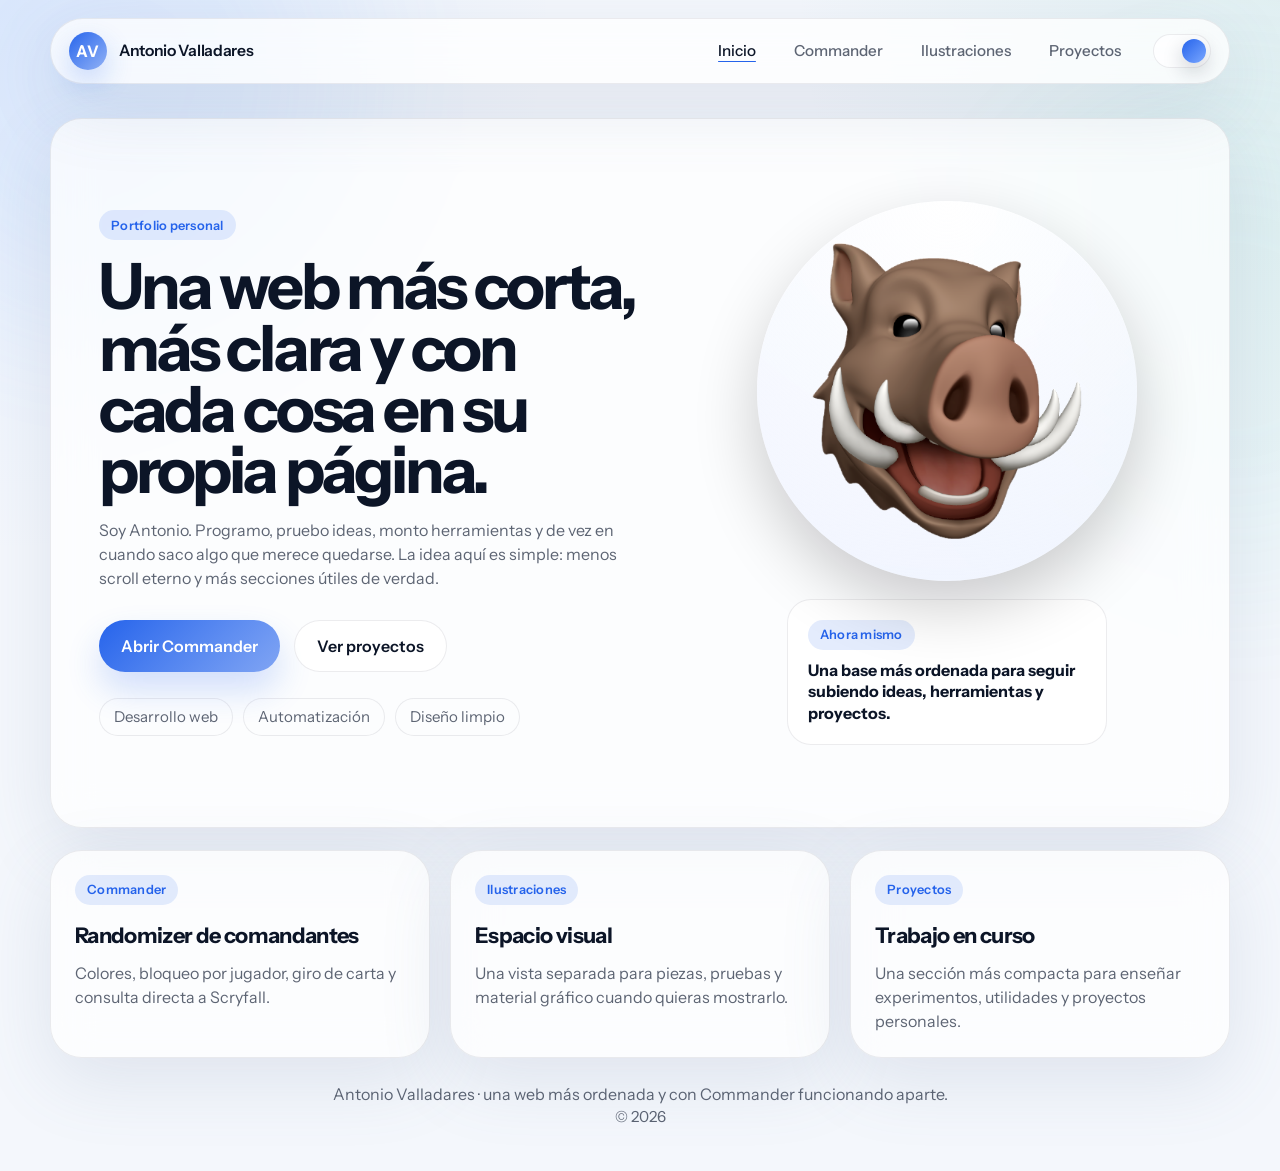
==== index.html @ 7935f57c "Update index.html" ====
<!DOCTYPE html>
<html lang="es">
<head>
  <meta charset="UTF-8" />
  <meta name="viewport" content="width=device-width, initial-scale=1.0" />
  <meta
    name="description"
    content="Portfolio personal de Antonio Valladares con secciones separadas para inicio, Commander, ilustraciones y proyectos."
  />
  <title>Antonio Valladares | Inicio</title>
  <link rel="preconnect" href="https://fonts.googleapis.com" />
  <link rel="preconnect" href="https://fonts.gstatic.com" crossorigin />
  <link
    href="https://fonts.googleapis.com/css2?family=Instrument+Sans:wght@400;500;600;700&display=swap"
    rel="stylesheet"
  />
  <link rel="stylesheet" href="style.css" />

  <script async src="https://www.googletagmanager.com/gtag/js?id=G-96BWERYDM0"></script>
  <script>
    window.dataLayer = window.dataLayer || [];
    function gtag() { dataLayer.push(arguments); }
    gtag('js', new Date());
    gtag('config', 'G-96BWERYDM0');
  </script>
</head>
<body>
  <div class="background-glow glow-left"></div>
  <div class="background-glow glow-right"></div>

  <header class="site-header">
    <nav class="navbar">
      <div class="navbar-content">
        <a class="brand" href="#inicio" data-page-link="inicio" aria-label="Ir al inicio">
          <span class="brand-mark">AV</span>
          <span class="brand-name">Antonio Valladares</span>
        </a>

        <button
          class="menu-toggle"
          id="menu-toggle"
          type="button"
          aria-expanded="false"
          aria-controls="nav-links"
          aria-label="Abrir menú"
        >
          <span></span>
          <span></span>
        </button>

        <div class="nav-panel">
          <ul class="nav-links" id="nav-links">
            <li><a href="#inicio" data-page-link="inicio">Inicio</a></li>
            <li><a href="#commander" data-page-link="commander">Commander</a></li>
            <li><a href="#ilustraciones" data-page-link="ilustraciones">Ilustraciones</a></li>
            <li><a href="#proyectos" data-page-link="proyectos">Proyectos</a></li>
          </ul>

          <button
            class="theme-toggle"
            id="theme-toggle"
            type="button"
            aria-label="Cambiar tema"
            aria-pressed="false"
          >
            <span class="theme-track">
              <span class="theme-thumb"></span>
            </span>
          </button>
        </div>
      </div>
    </nav>
  </header>

  <main class="site-main">
    <section class="page-view is-active" data-page="inicio" id="inicio">
      <div class="page-card home-hero">
        <div class="home-copy">
          <span class="eyebrow">Portfolio personal</span>
          <h1>Una web más corta, más clara y con cada cosa en su propia página.</h1>
          <p>
            Soy Antonio. Programo, pruebo ideas, monto herramientas y de vez en cuando saco algo que merece
            quedarse. La idea aquí es simple: menos scroll eterno y más secciones útiles de verdad.
          </p>

          <div class="home-actions">
            <a class="button button-primary" href="#commander" data-page-link="commander">Abrir Commander</a>
            <a class="button button-secondary" href="#proyectos" data-page-link="proyectos">Ver proyectos</a>
          </div>

          <ul class="home-tags">
            <li>Desarrollo web</li>
            <li>Automatización</li>
            <li>Diseño limpio</li>
          </ul>
        </div>

        <div class="home-visual">
          <div class="avatar-circle" data-initials="AV">
            <img
              src="jabali.png"
              alt="Avatar de Antonio"
              onerror="this.style.display='none';"
            />
          </div>

          <div class="status-card">
            <span class="card-tag">Ahora mismo</span>
            <strong>Una base más ordenada para seguir subiendo ideas, herramientas y proyectos.</strong>
          </div>
        </div>
      </div>

      <div class="shortcut-grid">
        <a class="page-card shortcut-card" href="#commander" data-page-link="commander">
          <span class="card-tag">Commander</span>
          <h2>Randomizer de comandantes</h2>
          <p>Colores, bloqueo por jugador, giro de carta y consulta directa a Scryfall.</p>
        </a>

        <a class="page-card shortcut-card" href="#ilustraciones" data-page-link="ilustraciones">
          <span class="card-tag">Ilustraciones</span>
          <h2>Espacio visual</h2>
          <p>Una vista separada para piezas, pruebas y material gráfico cuando quieras mostrarlo.</p>
        </a>

        <a class="page-card shortcut-card" href="#proyectos" data-page-link="proyectos">
          <span class="card-tag">Proyectos</span>
          <h2>Trabajo en curso</h2>
          <p>Una sección más compacta para enseñar experimentos, utilidades y proyectos personales.</p>
        </a>
      </div>
    </section>

    <section class="page-view" data-page="commander" id="commander">
      <section class="page-card commander-shell">
        <div class="commander-toolbar">
          <button class="button button-primary randomize-button" id="randomize" type="button">
            Randomize
          </button>
        </div>

        <div class="players-grid">
          <article class="player-card page-card">
            <div class="player-options">
              <label class="checkbox-pill">
                <input type="checkbox" id="lock1" />
                <span>Bloquear</span>
              </label>
              <label class="checkbox-pill">
                <input type="checkbox" id="legendary1" checked />
                <span>Solo commander</span>
              </label>
              <label class="checkbox-pill">
                <input type="checkbox" id="random1" />
                <span>Permitir menos colores</span>
              </label>
            </div>

            <div class="player-stage stage-left">
              <div class="color-palette" aria-label="Colores jugador 1">
                <label class="color-chip white"><input type="checkbox" data-color data-player="1" value="W" /><span>W</span></label>
                <label class="color-chip blue"><input type="checkbox" data-color data-player="1" value="U" /><span>U</span></label>
                <label class="color-chip black"><input type="checkbox" data-color data-player="1" value="B" /><span>B</span></label>
                <label class="color-chip red"><input type="checkbox" data-color data-player="1" value="R" /><span>R</span></label>
                <label class="color-chip green"><input type="checkbox" data-color data-player="1" value="G" /><span>G</span></label>
                <label class="color-chip colorless"><input type="checkbox" data-color data-player="1" value="C" /><span>C</span></label>
              </div>

              <div class="card-container unflipped" id="player1-img">
                <div class="card-flip">
                  <div class="card-back">
                    <img src="backmtg.png" alt="Reverso de carta Magic" onerror="this.style.display='none'; this.parentElement.classList.add('back-fallback');" />
                  </div>
                  <div class="card-front">
                    <img alt="Carta generada para el jugador 1" />
                  </div>
                </div>
              </div>
            </div>

            <p class="player-status" id="player1-status" aria-live="polite"></p>
          </article>

          <article class="player-card page-card">
            <div class="player-options">
              <label class="checkbox-pill">
                <input type="checkbox" id="lock2" />
                <span>Bloquear</span>
              </label>
              <label class="checkbox-pill">
                <input type="checkbox" id="legendary2" checked />
                <span>Solo commander</span>
              </label>
              <label class="checkbox-pill">
                <input type="checkbox" id="random2" />
                <span>Permitir menos colores</span>
              </label>
            </div>

            <div class="player-stage stage-right">
              <div class="card-container unflipped" id="player2-img">
                <div class="card-flip">
                  <div class="card-back">
                    <img src="backmtg.png" alt="Reverso de carta Magic" onerror="this.style.display='none'; this.parentElement.classList.add('back-fallback');" />
                  </div>
                  <div class="card-front">
                    <img alt="Carta generada para el jugador 2" />
                  </div>
                </div>
              </div>

              <div class="color-palette" aria-label="Colores jugador 2">
                <label class="color-chip white"><input type="checkbox" data-color data-player="2" value="W" /><span>W</span></label>
                <label class="color-chip blue"><input type="checkbox" data-color data-player="2" value="U" /><span>U</span></label>
                <label class="color-chip black"><input type="checkbox" data-color data-player="2" value="B" /><span>B</span></label>
                <label class="color-chip red"><input type="checkbox" data-color data-player="2" value="R" /><span>R</span></label>
                <label class="color-chip green"><input type="checkbox" data-color data-player="2" value="G" /><span>G</span></label>
                <label class="color-chip colorless"><input type="checkbox" data-color data-player="2" value="C" /><span>C</span></label>
              </div>
            </div>

            <p class="player-status" id="player2-status" aria-live="polite"></p>
          </article>

          <article class="player-card page-card">
            <div class="player-options">
              <label class="checkbox-pill">
                <input type="checkbox" id="lock3" />
                <span>Bloquear</span>
              </label>
              <label class="checkbox-pill">
                <input type="checkbox" id="legendary3" checked />
                <span>Solo commander</span>
              </label>
              <label class="checkbox-pill">
                <input type="checkbox" id="random3" />
                <span>Permitir menos colores</span>
              </label>
            </div>

            <div class="player-stage stage-left">
              <div class="color-palette" aria-label="Colores jugador 3">
                <label class="color-chip white"><input type="checkbox" data-color data-player="3" value="W" /><span>W</span></label>
                <label class="color-chip blue"><input type="checkbox" data-color data-player="3" value="U" /><span>U</span></label>
                <label class="color-chip black"><input type="checkbox" data-color data-player="3" value="B" /><span>B</span></label>
                <label class="color-chip red"><input type="checkbox" data-color data-player="3" value="R" /><span>R</span></label>
                <label class="color-chip green"><input type="checkbox" data-color data-player="3" value="G" /><span>G</span></label>
                <label class="color-chip colorless"><input type="checkbox" data-color data-player="3" value="C" /><span>C</span></label>
              </div>

              <div class="card-container unflipped" id="player3-img">
                <div class="card-flip">
                  <div class="card-back">
                    <img src="backmtg.png" alt="Reverso de carta Magic" onerror="this.style.display='none'; this.parentElement.classList.add('back-fallback');" />
                  </div>
                  <div class="card-front">
                    <img alt="Carta generada para el jugador 3" />
                  </div>
                </div>
              </div>
            </div>

            <p class="player-status" id="player3-status" aria-live="polite"></p>
          </article>

          <article class="player-card page-card">
            <div class="player-options">
              <label class="checkbox-pill">
                <input type="checkbox" id="lock4" />
                <span>Bloquear</span>
              </label>
              <label class="checkbox-pill">
                <input type="checkbox" id="legendary4" checked />
                <span>Solo commander</span>
              </label>
              <label class="checkbox-pill">
                <input type="checkbox" id="random4" />
                <span>Permitir menos colores</span>
              </label>
            </div>

            <div class="player-stage stage-right">
              <div class="card-container unflipped" id="player4-img">
                <div class="card-flip">
                  <div class="card-back">
                    <img src="backmtg.png" alt="Reverso de carta Magic" onerror="this.style.display='none'; this.parentElement.classList.add('back-fallback');" />
                  </div>
                  <div class="card-front">
                    <img alt="Carta generada para el jugador 4" />
                  </div>
                </div>
              </div>

              <div class="color-palette" aria-label="Colores jugador 4">
                <label class="color-chip white"><input type="checkbox" data-color data-player="4" value="W" /><span>W</span></label>
                <label class="color-chip blue"><input type="checkbox" data-color data-player="4" value="U" /><span>U</span></label>
                <label class="color-chip black"><input type="checkbox" data-color data-player="4" value="B" /><span>B</span></label>
                <label class="color-chip red"><input type="checkbox" data-color data-player="4" value="R" /><span>R</span></label>
                <label class="color-chip green"><input type="checkbox" data-color data-player="4" value="G" /><span>G</span></label>
                <label class="color-chip colorless"><input type="checkbox" data-color data-player="4" value="C" /><span>C</span></label>
              </div>
            </div>

            <p class="player-status" id="player4-status" aria-live="polite"></p>
          </article>
        </div>
      </section>
    </section>

    <section class="page-view" data-page="ilustraciones" id="ilustraciones">
      <div class="page-heading">
        <span class="eyebrow">Ilustraciones</span>
        <h1>Una vista separada para enseñar material visual sin mezclarlo con todo lo demás.</h1>
        <p>Queda preparada como galería limpia y breve, sin convertir la portada en una página larguísima.</p>
      </div>

      <div class="gallery-grid">
        <article class="page-card gallery-card gallery-main">
          <span class="card-tag">Destacado</span>
          <h2>Espacio principal para una pieza o colección</h2>
          <p>Puedes usar este bloque para una ilustración concreta, una portada o una selección pequeña.</p>
        </article>

        <article class="page-card gallery-card">
          <span class="card-tag">Bloque 01</span>
          <p>Zona para bocetos, pruebas o un trabajo adicional.</p>
        </article>

        <article class="page-card gallery-card">
          <span class="card-tag">Bloque 02</span>
          <p>Otro espacio preparado para que no tengas que rehacer la estructura cuando subas piezas.</p>
        </article>
      </div>
    </section>

    <section class="page-view" data-page="proyectos" id="proyectos">
      <div class="page-heading">
        <span class="eyebrow">Proyectos</span>
        <h1>Una página sencilla para enseñar en qué estás metido.</h1>
        <p>Separado del inicio para que cada bloque tenga su sitio y no todo compita a la vez.</p>
      </div>

      <div class="project-grid">
        <article class="page-card project-card">
          <span class="card-tag">Web</span>
          <h2>Portfolio principal</h2>
          <p>Una base ordenada para que la web pueda crecer sin perder claridad ni consistencia.</p>
        </article>

        <article class="page-card project-card">
          <span class="card-tag">Magic</span>
          <h2>Utilidades Commander</h2>
          <p>Herramientas pequeñas, prácticas y más agradables de usar que un panel improvisado.</p>
        </article>

        <article class="page-card project-card">
          <span class="card-tag">Labs</span>
          <h2>Experimentos</h2>
          <p>Ideas raras, prototipos y recursos que van apareciendo según apetezca construirlos.</p>
        </article>
      </div>
    </section>
  </main>

  <div class="card-hover-preview" id="card-hover-preview" aria-hidden="true">
    <img id="card-hover-preview-img" alt="" />
  </div>

  <footer class="site-footer">
    <p>Antonio Valladares · una web más ordenada y con Commander funcionando aparte.</p>
    <p class="footer-note">© <span id="current-year"></span></p>
  </footer>

  <script src="script.js"></script>
</body>
</html>
---- style.css ----
:root {
  color-scheme: dark;
  --bg: #070b14;
  --bg-soft: rgba(11, 17, 28, 0.78);
  --surface: rgba(18, 28, 44, 0.84);
  --surface-strong: rgba(23, 34, 56, 0.96);
  --surface-border: rgba(255, 255, 255, 0.09);
  --text: #eff3fb;
  --text-muted: rgba(221, 228, 242, 0.72);
  --title: #ffffff;
  --accent: #6fa8ff;
  --accent-soft: rgba(111, 168, 255, 0.16);
  --shadow: 0 24px 80px rgba(0, 0, 0, 0.28);
  --button-text: #04101f;
}

body.light-mode {
  color-scheme: light;
  --bg: #f4f7fc;
  --bg-soft: rgba(255, 255, 255, 0.82);
  --surface: rgba(255, 255, 255, 0.82);
  --surface-strong: rgba(255, 255, 255, 0.95);
  --surface-border: rgba(15, 23, 42, 0.08);
  --text: #1a2437;
  --text-muted: rgba(26, 36, 55, 0.7);
  --title: #0c1527;
  --accent: #2563eb;
  --accent-soft: rgba(37, 99, 235, 0.12);
  --shadow: 0 22px 72px rgba(92, 112, 148, 0.14);
  --button-text: #ffffff;
}

* {
  box-sizing: border-box;
}

html {
  scroll-behavior: smooth;
}

body {
  margin: 0;
  min-height: 100vh;
  background:
    radial-gradient(circle at top left, rgba(111, 168, 255, 0.12), transparent 32%),
    radial-gradient(circle at top right, rgba(90, 183, 171, 0.12), transparent 28%),
    var(--bg);
  color: var(--text);
  font-family: "Instrument Sans", "SF Pro Display", "SF Pro Text", -apple-system, BlinkMacSystemFont, "Segoe UI", sans-serif;
  line-height: 1.5;
  padding: 0 20px;
  transition: background 0.35s ease, color 0.35s ease;
  overflow-x: hidden;
}

body.menu-open {
  overflow: hidden;
}

a {
  color: inherit;
  text-decoration: none;
}

button,
input,
textarea,
select {
  font: inherit;
}

img {
  display: block;
  max-width: 100%;
}

.background-glow {
  position: fixed;
  width: 30rem;
  height: 30rem;
  border-radius: 50%;
  filter: blur(78px);
  opacity: 0.48;
  pointer-events: none;
  z-index: -1;
}

.glow-left {
  top: -10rem;
  left: -8rem;
  background: rgba(111, 168, 255, 0.2);
}

.glow-right {
  top: 6rem;
  right: -12rem;
  background: rgba(81, 205, 177, 0.16);
}

.site-header {
  position: sticky;
  top: 0;
  z-index: 1000;
  padding-top: 18px;
}

.navbar {
  max-width: 1180px;
  margin: 0 auto;
  padding: 12px 18px;
  border: 1px solid var(--surface-border);
  border-radius: 999px;
  background: color-mix(in srgb, var(--bg-soft) 90%, transparent);
  backdrop-filter: blur(22px);
  -webkit-backdrop-filter: blur(22px);
  box-shadow: var(--shadow);
  transition: transform 0.28s ease, background 0.28s ease;
}

.navbar.hide {
  transform: translateY(-130%);
}

.navbar-content {
  display: flex;
  align-items: center;
  justify-content: space-between;
  gap: 20px;
}

.brand {
  display: inline-flex;
  align-items: center;
  gap: 12px;
  min-width: 0;
}

.brand-mark {
  width: 38px;
  height: 38px;
  display: inline-flex;
  align-items: center;
  justify-content: center;
  border-radius: 50%;
  background: linear-gradient(135deg, var(--accent), color-mix(in srgb, var(--accent) 50%, white));
  color: #ffffff;
  font-weight: 700;
  letter-spacing: 0.05em;
  box-shadow: 0 12px 28px rgba(37, 99, 235, 0.24);
}

.brand-name {
  color: var(--title);
  font-size: 0.98rem;
  font-weight: 600;
  letter-spacing: -0.02em;
}

.nav-panel {
  display: flex;
  align-items: center;
  gap: 18px;
}

.nav-links {
  display: flex;
  align-items: center;
  gap: 10px;
  list-style: none;
  margin: 0;
  padding: 0;
}

.nav-links a {
  position: relative;
  display: inline-flex;
  align-items: center;
  justify-content: center;
  min-height: 40px;
  padding: 0 14px;
  border-radius: 999px;
  color: var(--text-muted);
  font-size: 0.95rem;
  font-weight: 500;
  transition: background 0.24s ease, color 0.24s ease;
}

.nav-links a::after {
  content: "";
  position: absolute;
  left: 14px;
  right: 14px;
  bottom: 9px;
  height: 1.5px;
  border-radius: 999px;
  background: var(--accent);
  transform: scaleX(0);
  transition: transform 0.24s ease;
}

.nav-links a:hover,
.nav-links a.active {
  background: rgba(255, 255, 255, 0.04);
  color: var(--title);
}

.nav-links a:hover::after,
.nav-links a.active::after {
  transform: scaleX(1);
}

.theme-toggle {
  border: 0;
  background: transparent;
  padding: 0;
  cursor: pointer;
}

.theme-track {
  width: 58px;
  height: 34px;
  display: inline-flex;
  align-items: center;
  padding: 4px;
  border-radius: 999px;
  border: 1px solid var(--surface-border);
  background: color-mix(in srgb, var(--surface-strong) 78%, transparent);
}

.theme-thumb {
  width: 24px;
  height: 24px;
  border-radius: 50%;
  background: linear-gradient(135deg, #ffffff, #dae4ff);
  box-shadow: 0 8px 20px rgba(15, 23, 42, 0.22);
  transform: translateX(0);
  transition: transform 0.3s ease, background 0.3s ease;
}

body.light-mode .theme-thumb {
  transform: translateX(24px);
  background: linear-gradient(135deg, #2563eb, #7aa7ff);
}

.menu-toggle {
  display: none;
  width: 44px;
  height: 44px;
  border: 1px solid var(--surface-border);
  border-radius: 50%;
  background: color-mix(in srgb, var(--surface-strong) 78%, transparent);
  padding: 0;
  cursor: pointer;
}

.menu-toggle span {
  display: block;
  width: 16px;
  height: 1.5px;
  margin: 0 auto;
  background: var(--title);
  border-radius: 999px;
  transition: transform 0.25s ease;
}

.menu-toggle span + span {
  margin-top: 5px;
}

.menu-toggle.is-open span:first-child {
  transform: translateY(3.25px) rotate(45deg);
}

.menu-toggle.is-open span:last-child {
  transform: translateY(-3.25px) rotate(-45deg);
}

.site-main,
.site-footer {
  max-width: 1180px;
  margin: 0 auto;
}

.site-main {
  padding: 34px 0 24px;
}

.page-view {
  display: none;
}

.page-view.is-active {
  display: block;
  animation: page-in 0.36s ease;
}

@keyframes page-in {
  from {
    opacity: 0;
    transform: translateY(16px);
  }

  to {
    opacity: 1;
    transform: translateY(0);
  }
}

.page-card {
  border: 1px solid var(--surface-border);
  border-radius: 32px;
  background: color-mix(in srgb, var(--surface) 88%, transparent);
  box-shadow: var(--shadow);
  backdrop-filter: blur(22px);
  -webkit-backdrop-filter: blur(22px);
}

.page-heading {
  max-width: 760px;
  margin-bottom: 26px;
}

.page-heading h1,
.home-copy h1 {
  margin: 16px 0;
  color: var(--title);
  font-size: clamp(2.4rem, 5vw, 4.8rem);
  letter-spacing: -0.05em;
  line-height: 0.96;
}

.page-heading p,
.home-copy p,
.shortcut-card p,
.status-card strong,
.commander-toolbar p,
.gallery-card p,
.project-card p,
.player-status {
  margin: 0;
  color: var(--text-muted);
}

.eyebrow,
.card-tag,
.player-label {
  display: inline-flex;
  align-items: center;
  width: fit-content;
  min-height: 30px;
  padding: 0 12px;
  border-radius: 999px;
  background: var(--accent-soft);
  color: var(--accent);
  font-size: 0.8rem;
  font-weight: 600;
  letter-spacing: 0.02em;
}

.home-hero {
  display: grid;
  grid-template-columns: minmax(0, 1.08fr) minmax(320px, 0.92fr);
  align-items: center;
  gap: clamp(28px, 5vw, 72px);
  min-height: calc(100vh - 190px);
  padding: clamp(30px, 4vw, 48px);
}

.home-actions {
  display: flex;
  flex-wrap: wrap;
  gap: 14px;
  margin-top: 30px;
}

.button {
  display: inline-flex;
  align-items: center;
  justify-content: center;
  min-height: 52px;
  padding: 0 22px;
  border-radius: 999px;
  font-weight: 600;
  transition: transform 0.24s ease, box-shadow 0.24s ease, opacity 0.24s ease;
}

.button:hover {
  transform: translateY(-2px);
}

.button-primary {
  background: linear-gradient(135deg, var(--accent), color-mix(in srgb, var(--accent) 58%, white));
  color: var(--button-text);
  box-shadow: 0 18px 34px rgba(37, 99, 235, 0.2);
  border: 0;
}

body.light-mode .button-primary {
  color: #ffffff;
}

.button-secondary {
  border: 1px solid var(--surface-border);
  background: color-mix(in srgb, var(--surface-strong) 76%, transparent);
  color: var(--title);
}

.home-tags {
  display: flex;
  flex-wrap: wrap;
  gap: 10px;
  list-style: none;
  margin: 26px 0 0;
  padding: 0;
}

.home-tags li {
  min-height: 38px;
  display: inline-flex;
  align-items: center;
  padding: 0 14px;
  border: 1px solid var(--surface-border);
  border-radius: 999px;
  background: rgba(255, 255, 255, 0.03);
  color: var(--text-muted);
  font-size: 0.94rem;
}

.home-visual {
  display: grid;
  gap: 18px;
  align-items: center;
  justify-items: center;
}

.avatar-circle {
  position: relative;
  width: min(100%, 380px);
  aspect-ratio: 1 / 1;
  padding: 18px;
  display: flex;
  align-items: center;
  justify-content: center;
  border-radius: 50%;
  background:
    radial-gradient(circle at top, rgba(255, 255, 255, 0.88), rgba(214, 225, 255, 0.32)),
    linear-gradient(180deg, rgba(255, 255, 255, 0.18), rgba(255, 255, 255, 0.03));
  box-shadow:
    inset 0 1px 0 rgba(255, 255, 255, 0.28),
    0 26px 64px rgba(0, 0, 0, 0.2);
  overflow: hidden;
}

.avatar-circle::before {
  content: attr(data-initials);
  position: absolute;
  inset: 0;
  display: grid;
  place-items: center;
  color: rgba(11, 21, 34, 0.72);
  font-size: clamp(3rem, 8vw, 5rem);
  font-weight: 700;
  letter-spacing: -0.05em;
}

.avatar-circle img {
  position: relative;
  z-index: 1;
  width: 100%;
  height: 100%;
  object-fit: contain;
  transform: scale(0.86);
}

.status-card {
  width: min(100%, 320px);
  padding: 20px;
  border: 1px solid var(--surface-border);
  border-radius: 24px;
  background: color-mix(in srgb, var(--surface-strong) 82%, transparent);
}

.status-card strong {
  display: block;
  margin-top: 10px;
  color: var(--title);
  font-size: 1rem;
  line-height: 1.35;
}

.shortcut-grid,
.project-grid,
.gallery-grid {
  display: grid;
  gap: 20px;
  margin-top: 22px;
}

.shortcut-grid,
.project-grid {
  grid-template-columns: repeat(3, minmax(0, 1fr));
}

.gallery-grid {
  grid-template-columns: 1.2fr 1fr 1fr;
}

.shortcut-card,
.gallery-card,
.project-card {
  padding: 24px;
}

.shortcut-card h2,
.gallery-card h2,
.project-card h2,
.commander-toolbar h2,
.player-card h3 {
  margin: 14px 0 10px;
  color: var(--title);
  letter-spacing: -0.03em;
}

.shortcut-card h2,
.gallery-card h2,
.project-card h2 {
  font-size: 1.35rem;
}

.gallery-card {
  min-height: 220px;
  display: flex;
  flex-direction: column;
  justify-content: flex-end;
  background:
    linear-gradient(135deg, rgba(255, 255, 255, 0.08), transparent),
    color-mix(in srgb, var(--surface) 88%, transparent);
}

.gallery-main {
  min-height: 320px;
}

.commander-shell {
  padding: 28px;
}

.commander-toolbar {
  display: flex;
  align-items: flex-end;
  justify-content: space-between;
  gap: 18px;
  margin-bottom: 24px;
}

.commander-toolbar h2 {
  font-size: clamp(1.5rem, 2vw, 2rem);
}

.players-grid {
  display: grid;
  grid-template-columns: repeat(2, minmax(0, 1fr));
  gap: 20px;
}

.player-card {
  padding: 24px;
}

.player-header {
  display: flex;
  align-items: flex-start;
  justify-content: space-between;
  gap: 16px;
}

.player-card h3 {
  font-size: 1.18rem;
}

.player-options {
  display: flex;
  flex-wrap: wrap;
  gap: 10px;
  margin-top: 14px;
}

.checkbox-pill {
  display: inline-flex;
  align-items: center;
  gap: 10px;
  min-height: 42px;
  padding: 0 14px;
  border-radius: 999px;
  border: 1px solid var(--surface-border);
  background: rgba(255, 255, 255, 0.04);
  color: var(--text-muted);
  cursor: pointer;
  transition: border-color 0.24s ease, background 0.24s ease, color 0.24s ease;
}

.checkbox-pill input {
  margin: 0;
  accent-color: var(--accent);
}

.checkbox-pill:has(input:checked) {
  background: var(--accent-soft);
  border-color: rgba(111, 168, 255, 0.32);
  color: var(--title);
}

.color-palette {
  display: grid;
  grid-template-columns: repeat(6, minmax(0, 1fr));
  gap: 10px;
  margin-top: 14px;
}

.color-chip {
  position: relative;
  min-height: 48px;
  display: flex;
  align-items: center;
  justify-content: center;
  border-radius: 999px;
  border: 1px solid var(--surface-border);
  background: rgba(255, 255, 255, 0.04);
  cursor: pointer;
}

.color-chip input {
  position: absolute;
  inset: 0;
  opacity: 0;
  cursor: pointer;
}

.color-chip span {
  width: 34px;
  height: 34px;
  display: grid;
  place-items: center;
  border-radius: 50%;
  font-size: 0.82rem;
  font-weight: 700;
  transition: transform 0.24s ease, box-shadow 0.24s ease;
}

.color-chip input:checked + span {
  transform: scale(1.08);
  box-shadow: 0 0 0 2px color-mix(in srgb, var(--accent) 72%, white);
}

.white span {
  background: linear-gradient(135deg, #ffffff, #e5eefc);
  color: #08111d;
}

.blue span {
  background: linear-gradient(135deg, #5aa5ff, #2563eb);
  color: #ffffff;
}

.black span {
  background: linear-gradient(135deg, #202736, #05070d);
  color: #ffffff;
}

.red span {
  background: linear-gradient(135deg, #ff8f7a, #dc2626);
  color: #ffffff;
}

.green span {
  background: linear-gradient(135deg, #6dd6b6, #15803d);
  color: #ffffff;
}

.colorless span {
  background: linear-gradient(135deg, #d1d8e7, #8e99aa);
  color: #09111d;
}

.card-container {
  width: min(100%, 270px);
  aspect-ratio: 5 / 7;
  margin: 18px auto 0;
  perspective: 1000px;
}

.card-flip {
  position: relative;
  width: 100%;
  height: 100%;
  transform-style: preserve-3d;
  transition: transform 0.82s cubic-bezier(0.22, 1, 0.36, 1);
}

.card-container.flipped .card-flip {
  transform: rotateY(180deg);
}

.card-container.unflipped .card-flip {
  transform: rotateY(0deg);
}

.card-back,
.card-front {
  position: absolute;
  inset: 0;
  border-radius: 22px;
  overflow: hidden;
  backface-visibility: hidden;
}

.card-front {
  transform: rotateY(180deg);
  background: #09101d;
}

.card-front img,
.card-back img {
  width: 100%;
  height: 100%;
  object-fit: cover;
}

.card-hover-preview {
  position: fixed;
  top: 0;
  left: 0;
  width: min(300px, 32vw);
  aspect-ratio: 5 / 7;
  border-radius: 22px;
  overflow: hidden;
  border: 1px solid rgba(255, 255, 255, 0.12);
  background: #09101d;
  box-shadow: 0 32px 80px rgba(0, 0, 0, 0.42);
  pointer-events: none;
  opacity: 0;
  transform: scale(0.96);
  transition: opacity 0.18s ease, transform 0.18s ease;
  z-index: 1200;
}

.card-hover-preview.is-visible {
  opacity: 1;
  transform: scale(1);
}

.card-hover-preview img {
  width: 100%;
  height: 100%;
  object-fit: cover;
}

.card-container.loading .card-back {
  animation: card-pulse 1s ease-in-out infinite;
}

@keyframes card-pulse {
  0%,
  100% {
    box-shadow: 0 0 0 rgba(111, 168, 255, 0);
  }

  50% {
    box-shadow: 0 0 26px rgba(111, 168, 255, 0.18);
  }
}

.card-back.back-fallback {
  display: flex;
  align-items: center;
  justify-content: center;
  background:
    radial-gradient(circle at top, rgba(255, 205, 135, 0.18), transparent 48%),
    linear-gradient(180deg, #291509 0%, #120a05 100%);
  border: 1px solid rgba(255, 224, 180, 0.12);
}

.card-back.back-fallback::before {
  content: "Magic";
  color: rgba(255, 228, 186, 0.92);
  font-size: 1.35rem;
  font-weight: 700;
  letter-spacing: 0.04em;
}

.player-status {
  min-height: 3em;
  margin-top: 14px;
  text-align: center;
  font-size: 0.95rem;
}

.randomize-button[disabled] {
  opacity: 0.74;
  cursor: progress;
  transform: none;
}

body[data-page="commander"] .site-main {
  padding-top: 10px;
  padding-bottom: 8px;
}

body[data-page="commander"] .site-footer {
  display: none;
}

body[data-page="commander"] .site-header {
  padding-top: 10px;
}

body[data-page="commander"] .navbar {
  padding: 8px 14px;
}

body[data-page="commander"] .brand-mark {
  width: 32px;
  height: 32px;
  font-size: 0.82rem;
}

body[data-page="commander"] .brand-name,
body[data-page="commander"] .nav-links a {
  font-size: 0.88rem;
}

body[data-page="commander"] .nav-links a {
  min-height: 34px;
  padding: 0 12px;
}

body[data-page="commander"] .theme-track {
  width: 50px;
  height: 30px;
}

body[data-page="commander"] .theme-thumb {
  width: 20px;
  height: 20px;
}

body[data-page="commander"].light-mode .theme-thumb {
  transform: translateX(20px);
}

body[data-page="commander"] .page-heading {
  display: none;
}

body[data-page="commander"] .commander-shell {
  padding: 12px;
  border-radius: 24px;
}

body[data-page="commander"] .commander-toolbar {
  justify-content: center;
  gap: 10px;
  margin-bottom: 10px;
}

body[data-page="commander"] .commander-toolbar > div {
  display: none;
}

body[data-page="commander"] .players-grid {
  gap: 10px;
}

body[data-page="commander"] .player-card {
  padding: 10px;
  border-radius: 18px;
}

body[data-page="commander"] .player-header {
  gap: 10px;
  justify-content: flex-end;
}

body[data-page="commander"] .player-label,
body[data-page="commander"] .card-tag,
body[data-page="commander"] .eyebrow {
  min-height: 26px;
  padding: 0 10px;
  font-size: 0.72rem;
}

body[data-page="commander"] .player-header > div {
  display: none;
}

body[data-page="commander"] .player-card h3 {
  margin: 8px 0 0;
  font-size: 1rem;
}

body[data-page="commander"] .player-options {
  gap: 6px;
  margin-top: 6px;
}

body[data-page="commander"] .player-stage {
  display: flex;
  align-items: center;
  justify-content: center;
  gap: 8px;
  margin-top: 8px;
  flex-wrap: nowrap;
}

body[data-page="commander"] .stage-right {
  flex-direction: row-reverse;
}

body[data-page="commander"] .checkbox-pill {
  min-height: 28px;
  padding: 0 8px;
  gap: 6px;
  font-size: 0.74rem;
  border-radius: 999px;
}

body[data-page="commander"] .color-palette {
  width: fit-content;
  grid-template-columns: repeat(2, minmax(0, 24px));
  gap: 6px;
  margin-top: 0;
  flex-shrink: 0;
}

body[data-page="commander"] .color-chip {
  min-height: 24px;
  width: 24px;
  border-radius: 999px;
}

body[data-page="commander"] .color-chip span {
  width: 20px;
  height: 20px;
  font-size: 0.58rem;
}

body[data-page="commander"] .card-container {
  width: min(100%, 168px);
  margin-top: 0;
  flex-shrink: 0;
}

body[data-page="commander"] .player-status {
  display: block;
  min-height: 1.6em;
  margin-top: 8px;
  font-size: 0.76rem;
  line-height: 1.2;
  color: var(--title);
  text-align: center;
}

body[data-page="commander"] .randomize-button {
  min-height: 34px;
  padding: 0 14px;
  font-size: 0.82rem;
  border-radius: 999px;
}

.site-footer {
  padding: 0 0 42px;
  text-align: center;
  color: var(--text-muted);
}

.site-footer p {
  margin: 0;
}

.footer-note {
  margin-top: 8px;
  font-size: 0.95rem;
}

@media (hover: hover) and (pointer: fine) {
  .shortcut-card:hover,
  .gallery-card:hover,
  .project-card:hover,
  .player-card:hover {
    transform: translateY(-4px);
    border-color: rgba(111, 168, 255, 0.22);
  }

  .shortcut-card,
  .gallery-card,
  .project-card,
  .player-card {
    transition: transform 0.28s ease, border-color 0.28s ease;
  }
}

@media (max-width: 980px) {
  body {
    padding: 0 16px;
  }

  .navbar {
    padding: 12px 14px;
    border-radius: 28px;
  }

  .menu-toggle {
    display: inline-grid;
    place-items: center;
    order: 3;
  }

  .nav-panel {
    position: relative;
    margin-left: auto;
    gap: 12px;
  }

  .nav-links {
    position: absolute;
    top: calc(100% + 14px);
    right: 0;
    width: min(320px, calc(100vw - 32px));
    padding: 12px;
    flex-direction: column;
    align-items: stretch;
    gap: 4px;
    border-radius: 24px;
    border: 1px solid var(--surface-border);
    background: color-mix(in srgb, var(--surface-strong) 92%, transparent);
    box-shadow: var(--shadow);
    backdrop-filter: blur(22px);
    -webkit-backdrop-filter: blur(22px);
    opacity: 0;
    pointer-events: none;
    transform: translateY(-8px);
    transition: opacity 0.28s ease, transform 0.28s ease;
  }

  .nav-links.is-open {
    opacity: 1;
    pointer-events: auto;
    transform: translateY(0);
  }

  .nav-links a {
    justify-content: flex-start;
    padding: 12px 14px;
  }

  .home-hero,
  .shortcut-grid,
  .players-grid,
  .gallery-grid,
  .project-grid {
    grid-template-columns: 1fr;
  }

  .home-hero {
    min-height: auto;
  }

  .commander-toolbar {
    flex-direction: column;
    align-items: stretch;
  }

  .randomize-button {
    width: 100%;
  }

  body[data-page="commander"] .site-footer {
    display: block;
  }
}

@media (max-width: 640px) {
  .site-header {
    padding-top: 14px;
  }

  .brand-name {
    display: none;
  }

  .site-main {
    padding-top: 26px;
  }

  .page-card,
  .shortcut-card,
  .gallery-card,
  .project-card,
  .player-card,
  .commander-shell {
    border-radius: 26px;
  }

  .home-hero,
  .shortcut-card,
  .gallery-card,
  .project-card,
  .commander-shell,
  .player-card {
    padding: 22px;
  }

  .page-heading h1,
  .home-copy h1 {
    font-size: clamp(2.15rem, 11vw, 3.5rem);
  }

  .home-actions {
    gap: 10px;
  }

  .button {
    width: 100%;
  }

  .player-header {
    flex-direction: column;
    align-items: stretch;
  }

  .color-palette {
    grid-template-columns: repeat(3, minmax(0, 1fr));
  }

  .card-container {
    width: min(100%, 240px);
  }

  body[data-page="commander"] .commander-shell,
  body[data-page="commander"] .player-card {
    padding: 14px;
  }

  body[data-page="commander"] .card-container {
    width: min(100%, 180px);
  }

  body[data-page="commander"] .player-stage {
    gap: 10px;
  }

  .card-hover-preview {
    display: none;
  }
}

@media (prefers-reduced-motion: reduce) {
  html {
    scroll-behavior: auto;
  }

  *,
  *::before,
  *::after {
    animation-duration: 0.01ms !important;
    animation-iteration-count: 1 !important;
    transition-duration: 0.01ms !important;
    scroll-behavior: auto !important;
  }
}
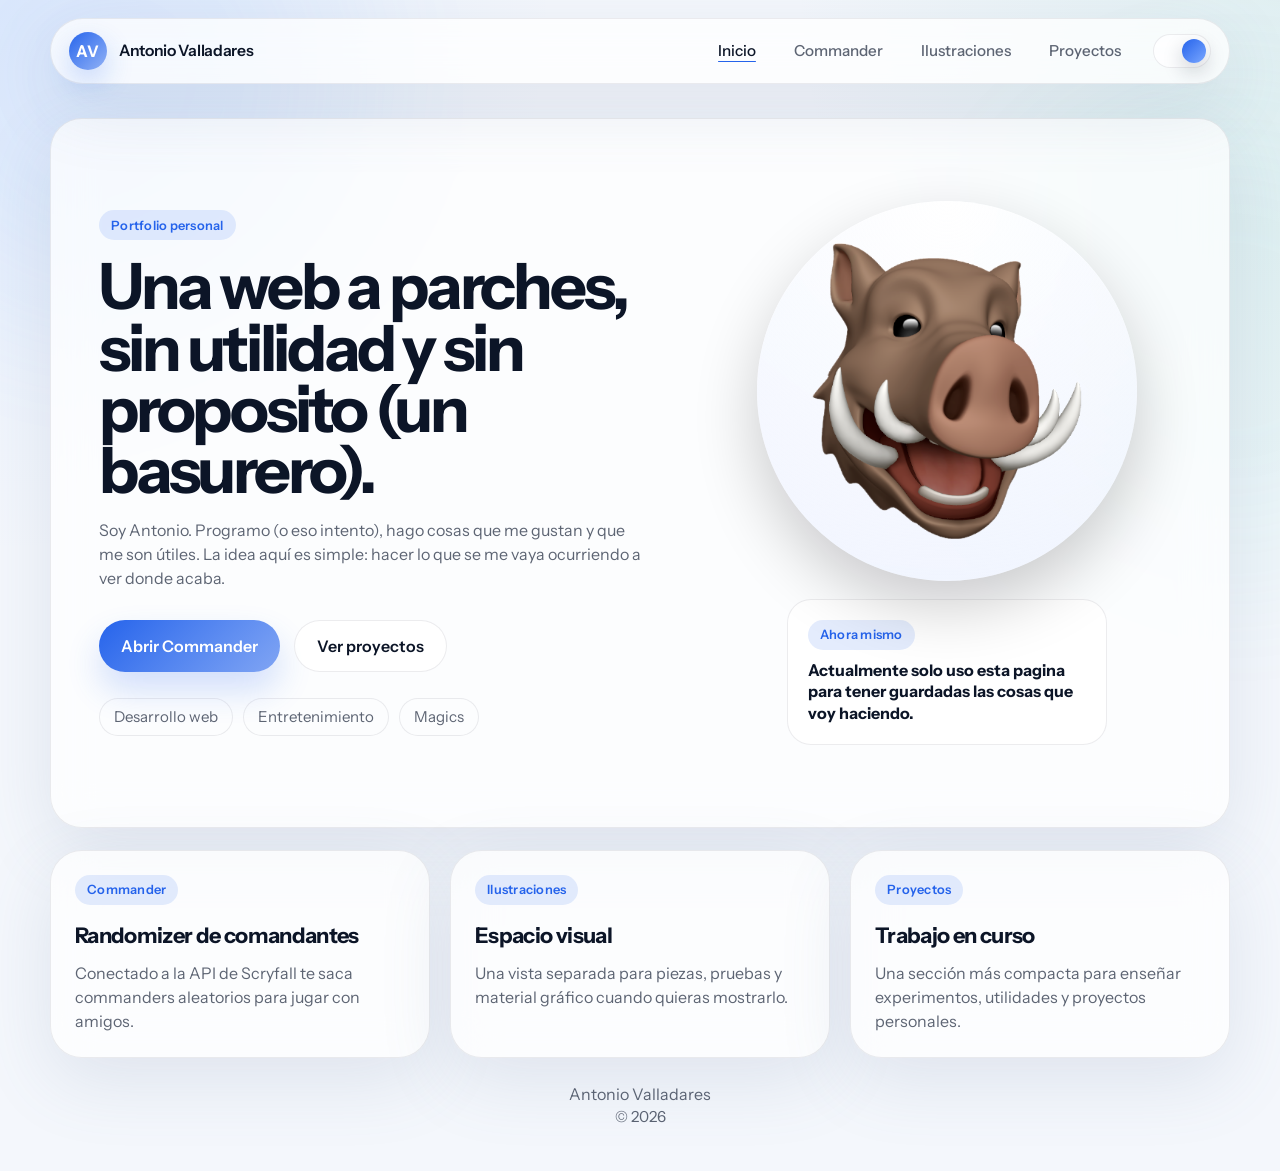
==== commit da585b2e: "Update index.html" ====
--- a/index.html
+++ b/index.html
@@ -77,10 +77,10 @@
       <div class="page-card home-hero">
         <div class="home-copy">
           <span class="eyebrow">Portfolio personal</span>
-          <h1>Una web más corta, más clara y con cada cosa en su propia página.</h1>
+          <h1>Una web a parches, sin utilidad y sin proposito (un basurero).</h1>
           <p>
-            Soy Antonio. Programo, pruebo ideas, monto herramientas y de vez en cuando saco algo que merece
-            quedarse. La idea aquí es simple: menos scroll eterno y más secciones útiles de verdad.
+            Soy Antonio. Programo (o eso intento), hago cosas que me gustan y que me son útiles.
+            La idea aquí es simple: hacer lo que se me vaya ocurriendo a ver donde acaba.
           </p>
 
           <div class="home-actions">
@@ -90,8 +90,8 @@
 
           <ul class="home-tags">
             <li>Desarrollo web</li>
-            <li>Automatización</li>
-            <li>Diseño limpio</li>
+            <li>Entretenimiento</li>
+            <li>Magics</li>
           </ul>
         </div>
 
@@ -106,7 +106,7 @@
 
           <div class="status-card">
             <span class="card-tag">Ahora mismo</span>
-            <strong>Una base más ordenada para seguir subiendo ideas, herramientas y proyectos.</strong>
+            <strong>Actualmente solo uso esta pagina para tener guardadas las cosas que voy haciendo.</strong>
           </div>
         </div>
       </div>
@@ -115,7 +115,7 @@
         <a class="page-card shortcut-card" href="#commander" data-page-link="commander">
           <span class="card-tag">Commander</span>
           <h2>Randomizer de comandantes</h2>
-          <p>Colores, bloqueo por jugador, giro de carta y consulta directa a Scryfall.</p>
+          <p>Conectado a la API de Scryfall te saca commanders aleatorios para jugar con amigos.</p>
         </a>
 
         <a class="page-card shortcut-card" href="#ilustraciones" data-page-link="ilustraciones">
@@ -368,7 +368,7 @@
   </div>
 
   <footer class="site-footer">
-    <p>Antonio Valladares · una web más ordenada y con Commander funcionando aparte.</p>
+    <p>Antonio Valladares</p>
     <p class="footer-note">© <span id="current-year"></span></p>
   </footer>
 
--- a/style.css
+++ b/style.css
@@ -730,7 +730,7 @@
   position: fixed;
   top: 0;
   left: 0;
-  width: min(300px, 32vw);
+  width: min(400px, 42vw);
   aspect-ratio: 5 / 7;
   border-radius: 22px;
   overflow: hidden;
@@ -802,7 +802,7 @@
 }
 
 body[data-page="commander"] .site-main {
-  padding-top: 10px;
+  padding-top: 18px;
   padding-bottom: 8px;
 }
 
@@ -810,51 +810,13 @@
   display: none;
 }
 
-body[data-page="commander"] .site-header {
-  padding-top: 10px;
-}
-
-body[data-page="commander"] .navbar {
-  padding: 8px 14px;
-}
-
-body[data-page="commander"] .brand-mark {
-  width: 32px;
-  height: 32px;
-  font-size: 0.82rem;
-}
-
-body[data-page="commander"] .brand-name,
-body[data-page="commander"] .nav-links a {
-  font-size: 0.88rem;
-}
-
-body[data-page="commander"] .nav-links a {
-  min-height: 34px;
-  padding: 0 12px;
-}
-
-body[data-page="commander"] .theme-track {
-  width: 50px;
-  height: 30px;
-}
-
-body[data-page="commander"] .theme-thumb {
-  width: 20px;
-  height: 20px;
-}
-
-body[data-page="commander"].light-mode .theme-thumb {
-  transform: translateX(20px);
-}
-
 body[data-page="commander"] .page-heading {
   display: none;
 }
 
 body[data-page="commander"] .commander-shell {
-  padding: 12px;
-  border-radius: 24px;
+  padding: 18px;
+  border-radius: 28px;
 }
 
 body[data-page="commander"] .commander-toolbar {
@@ -868,17 +830,12 @@
 }
 
 body[data-page="commander"] .players-grid {
-  gap: 10px;
+  gap: 14px;
 }
 
 body[data-page="commander"] .player-card {
-  padding: 10px;
-  border-radius: 18px;
-}
-
-body[data-page="commander"] .player-header {
-  gap: 10px;
-  justify-content: flex-end;
+  padding: 16px;
+  border-radius: 22px;
 }
 
 body[data-page="commander"] .player-label,
@@ -893,77 +850,92 @@
   display: none;
 }
 
-body[data-page="commander"] .player-card h3 {
-  margin: 8px 0 0;
-  font-size: 1rem;
-}
-
 body[data-page="commander"] .player-options {
-  gap: 6px;
-  margin-top: 6px;
-}
-
-body[data-page="commander"] .player-stage {
   display: flex;
   align-items: center;
   justify-content: center;
   gap: 8px;
-  margin-top: 8px;
+  margin-top: 4px;
   flex-wrap: nowrap;
 }
 
-body[data-page="commander"] .stage-right {
-  flex-direction: row-reverse;
+body[data-page="commander"] .player-stage {
+  display: grid;
+  grid-template-columns: 76px 210px 76px;
+  align-items: center;
+  justify-content: center;
+  column-gap: 12px;
+  width: 100%;
+  margin-top: 12px;
+}
+
+body[data-page="commander"] .stage-left .color-palette {
+  grid-column: 1;
+  justify-self: center;
+}
+
+body[data-page="commander"] .stage-left .card-container {
+  grid-column: 2;
+}
+
+body[data-page="commander"] .stage-right .card-container {
+  grid-column: 2;
+}
+
+body[data-page="commander"] .stage-right .color-palette {
+  grid-column: 3;
+  justify-self: center;
 }
 
 body[data-page="commander"] .checkbox-pill {
+  min-height: 34px;
+  padding: 0 12px;
+  gap: 6px;
+  font-size: 0.8rem;
+  border-radius: 999px;
+  white-space: nowrap;
+}
+
+body[data-page="commander"] .color-palette {
+  width: 76px;
+  grid-template-columns: repeat(2, 28px);
+  gap: 8px;
+  margin-top: 0;
+  justify-content: center;
+}
+
+body[data-page="commander"] .color-chip {
   min-height: 28px;
-  padding: 0 8px;
-  gap: 6px;
-  font-size: 0.74rem;
-  border-radius: 999px;
-}
-
-body[data-page="commander"] .color-palette {
-  width: fit-content;
-  grid-template-columns: repeat(2, minmax(0, 24px));
-  gap: 6px;
+  width: 28px;
+  border-radius: 999px;
+}
+
+body[data-page="commander"] .color-chip span {
+  width: 24px;
+  height: 24px;
+  font-size: 0.66rem;
+}
+
+body[data-page="commander"] .card-container {
+  width: 210px;
+  height: 294px;
   margin-top: 0;
-  flex-shrink: 0;
-}
-
-body[data-page="commander"] .color-chip {
-  min-height: 24px;
-  width: 24px;
-  border-radius: 999px;
-}
-
-body[data-page="commander"] .color-chip span {
-  width: 20px;
-  height: 20px;
-  font-size: 0.58rem;
-}
-
-body[data-page="commander"] .card-container {
-  width: min(100%, 168px);
-  margin-top: 0;
-  flex-shrink: 0;
 }
 
 body[data-page="commander"] .player-status {
   display: block;
   min-height: 1.6em;
-  margin-top: 8px;
-  font-size: 0.76rem;
+  margin-top: 10px;
+  font-size: 0.82rem;
   line-height: 1.2;
   color: var(--title);
   text-align: center;
 }
 
 body[data-page="commander"] .randomize-button {
-  min-height: 34px;
-  padding: 0 14px;
-  font-size: 0.82rem;
+  min-height: 40px;
+  padding: 0 18px;
+  font-size: 0.9rem;
   border-radius: 999px;
 }
 
@@ -1142,11 +1114,18 @@
   }
 
   body[data-page="commander"] .card-container {
-    width: min(100%, 180px);
+    width: 196px;
+    height: 274px;
   }
 
   body[data-page="commander"] .player-stage {
-    gap: 10px;
+    grid-template-columns: 68px 196px 68px;
+    column-gap: 10px;
+    margin-top: 10px;
+  }
+
+  body[data-page="commander"] .player-options {
+    flex-wrap: wrap;
   }
 
   .card-hover-preview {
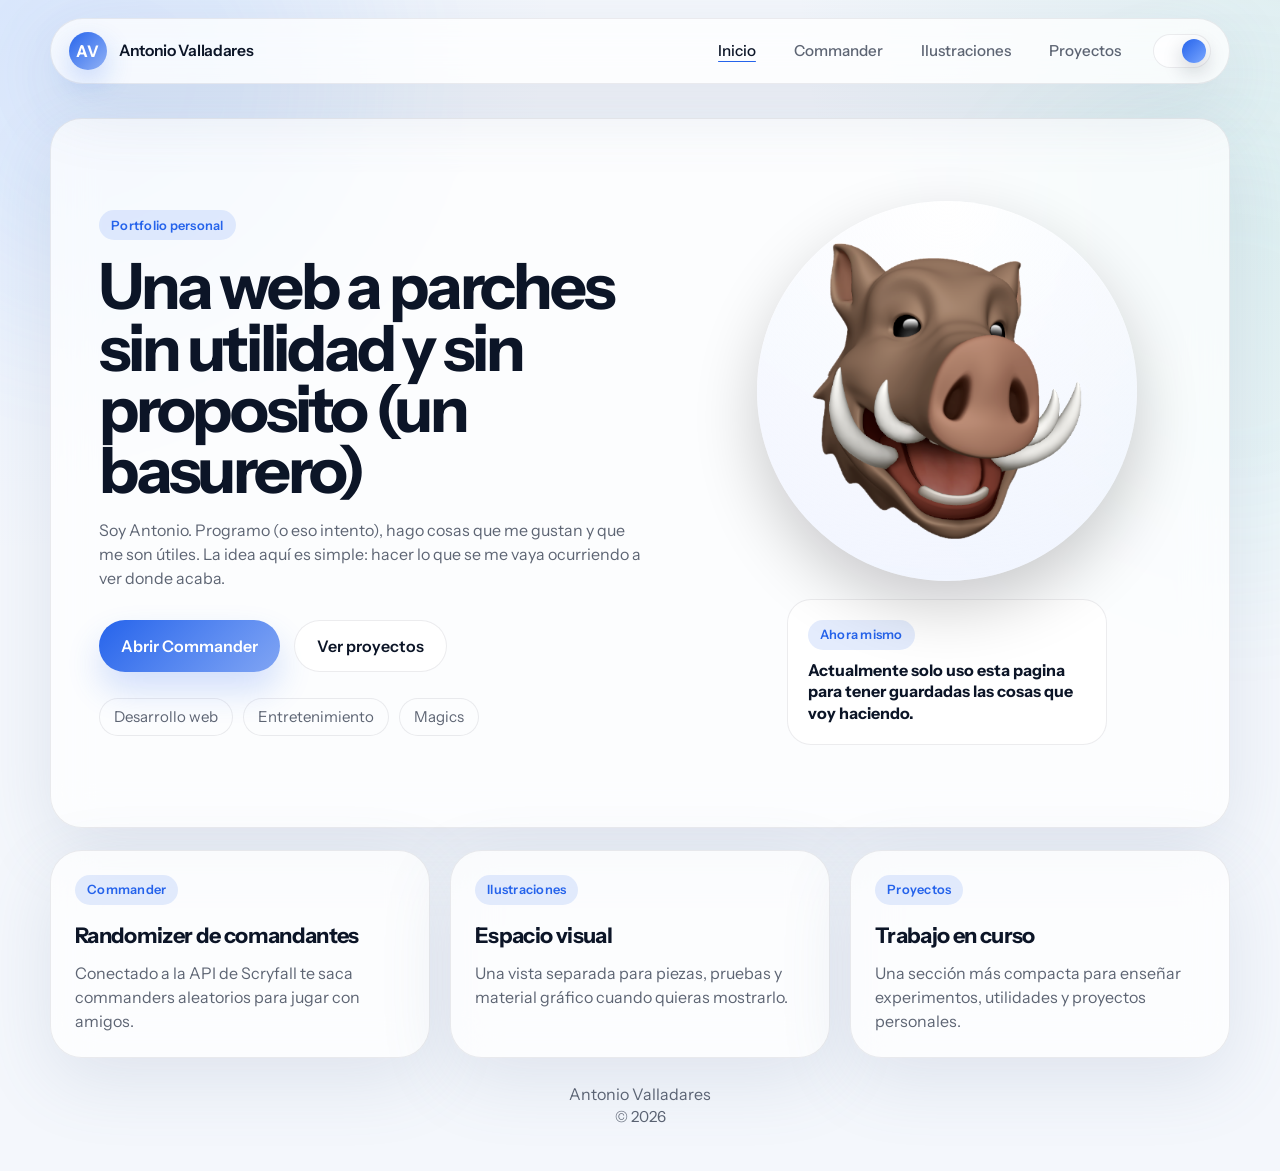
==== commit 43ffc6c8: "Update index.html" ====
--- a/index.html
+++ b/index.html
@@ -77,7 +77,7 @@
       <div class="page-card home-hero">
         <div class="home-copy">
           <span class="eyebrow">Portfolio personal</span>
-          <h1>Una web a parches, sin utilidad y sin proposito (un basurero).</h1>
+          <h1>Una web a parches sin utilidad y sin proposito (un basurero)</h1>
           <p>
             Soy Antonio. Programo (o eso intento), hago cosas que me gustan y que me son útiles.
             La idea aquí es simple: hacer lo que se me vaya ocurriendo a ver donde acaba.
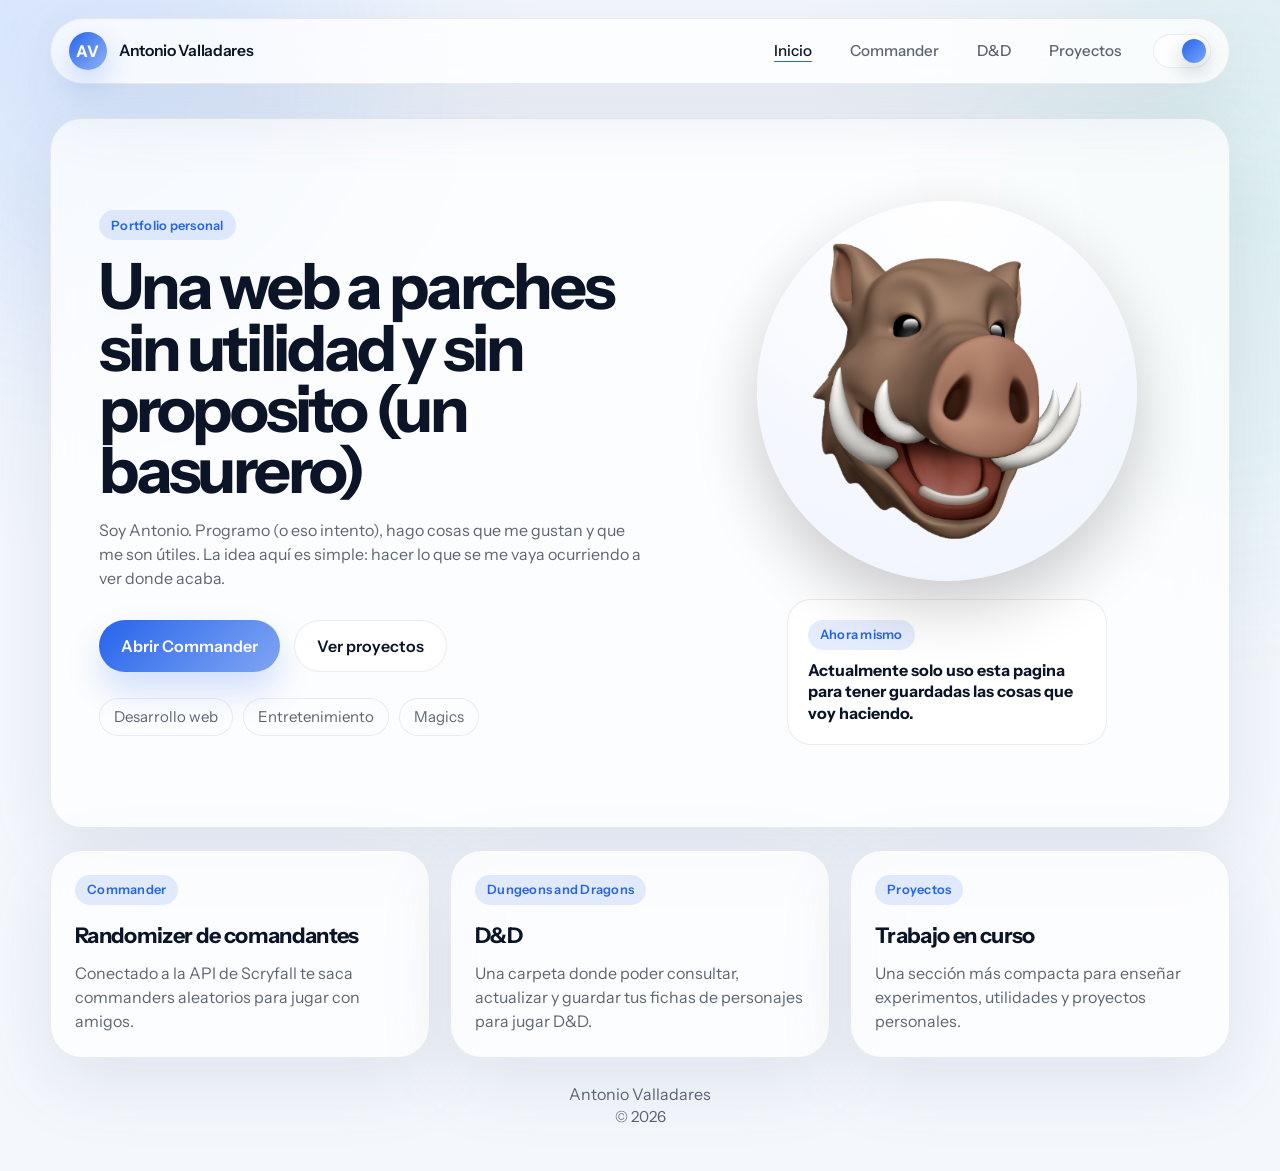
==== commit 39e2e742: "Update index.html" ====
--- a/index.html
+++ b/index.html
@@ -5,7 +5,7 @@
   <meta name="viewport" content="width=device-width, initial-scale=1.0" />
   <meta
     name="description"
-    content="Portfolio personal de Antonio Valladares con secciones separadas para inicio, Commander, ilustraciones y proyectos."
+    content="Portfolio personal de Antonio Valladares con secciones separadas para inicio, Commander, D&D y proyectos."
   />
   <title>Antonio Valladares | Inicio</title>
   <link rel="preconnect" href="https://fonts.googleapis.com" />
@@ -52,7 +52,7 @@
           <ul class="nav-links" id="nav-links">
             <li><a href="#inicio" data-page-link="inicio">Inicio</a></li>
             <li><a href="#commander" data-page-link="commander">Commander</a></li>
-            <li><a href="#ilustraciones" data-page-link="ilustraciones">Ilustraciones</a></li>
+            <li><a href="#ilustraciones" data-page-link="ilustraciones">D&amp;D</a></li>
             <li><a href="#proyectos" data-page-link="proyectos">Proyectos</a></li>
           </ul>
 
@@ -119,9 +119,9 @@
         </a>
 
         <a class="page-card shortcut-card" href="#ilustraciones" data-page-link="ilustraciones">
-          <span class="card-tag">Ilustraciones</span>
-          <h2>Espacio visual</h2>
-          <p>Una vista separada para piezas, pruebas y material gráfico cuando quieras mostrarlo.</p>
+          <span class="card-tag">Dungeons and Dragons</span>
+          <h2>D&amp;D</h2>
+          <p>Una carpeta donde poder consultar, actualizar y guardar tus fichas de personajes para jugar D&amp;D.</p>
         </a>
 
         <a class="page-card shortcut-card" href="#proyectos" data-page-link="proyectos">
@@ -310,26 +310,26 @@
 
     <section class="page-view" data-page="ilustraciones" id="ilustraciones">
       <div class="page-heading">
-        <span class="eyebrow">Ilustraciones</span>
-        <h1>Una vista separada para enseñar material visual sin mezclarlo con todo lo demás.</h1>
-        <p>Queda preparada como galería limpia y breve, sin convertir la portada en una página larguísima.</p>
+        <span class="eyebrow">Dungeons and Dragons</span>
+        <h1>D&amp;D</h1>
+        <p>Una carpeta donde poder consultar, actualizar y guardar tus fichas de personajes para jugar D&amp;D.</p>
       </div>
 
       <div class="gallery-grid">
         <article class="page-card gallery-card gallery-main">
-          <span class="card-tag">Destacado</span>
-          <h2>Espacio principal para una pieza o colección</h2>
-          <p>Puedes usar este bloque para una ilustración concreta, una portada o una selección pequeña.</p>
+          <span class="card-tag">Work in progress</span>
+          <h2>Espacio reservado para las fichas de personajes</h2>
+          <p>Esta sección queda preparada para consultar, actualizar y guardar fichas de D&amp;D cuando toque montarla de verdad.</p>
         </article>
 
         <article class="page-card gallery-card">
-          <span class="card-tag">Bloque 01</span>
-          <p>Zona para bocetos, pruebas o un trabajo adicional.</p>
+          <span class="card-tag">Próximamente</span>
+          <p>Aquí irá la parte para organizar personajes, datos y actualizaciones de campaña.</p>
         </article>
 
         <article class="page-card gallery-card">
-          <span class="card-tag">Bloque 02</span>
-          <p>Otro espacio preparado para que no tengas que rehacer la estructura cuando subas piezas.</p>
+          <span class="card-tag">En construcción</span>
+          <p>Por ahora solo queda como hueco reservado para dejar claro que esta página está en marcha.</p>
         </article>
       </div>
     </section>
@@ -337,27 +337,33 @@
     <section class="page-view" data-page="proyectos" id="proyectos">
       <div class="page-heading">
         <span class="eyebrow">Proyectos</span>
-        <h1>Una página sencilla para enseñar en qué estás metido.</h1>
-        <p>Separado del inicio para que cada bloque tenga su sitio y no todo compita a la vez.</p>
+        <h1>Aqui hay un resumen de lo que estoy haciendo.</h1>
+        <p>Hay muchas posibilidades de que haya proyectos abandonados o sin empezar.</p>
       </div>
 
       <div class="project-grid">
         <article class="page-card project-card">
           <span class="card-tag">Web</span>
           <h2>Portfolio principal</h2>
-          <p>Una base ordenada para que la web pueda crecer sin perder claridad ni consistencia.</p>
+          <p>Esta página en si misma, empezó para tener el dominio ocupado en algo. Sin mas.</p>
         </article>
 
         <article class="page-card project-card">
           <span class="card-tag">Magic</span>
-          <h2>Utilidades Commander</h2>
-          <p>Herramientas pequeñas, prácticas y más agradables de usar que un panel improvisado.</p>
+          <h2>Commander</h2>
+          <p>Herramienta para usar con amigos y jugar a unos cartones mágicos. Funcional actualmente pero abierta a nuevas funcionalidades.</p>
         </article>
 
         <article class="page-card project-card">
-          <span class="card-tag">Labs</span>
-          <h2>Experimentos</h2>
-          <p>Ideas raras, prototipos y recursos que van apareciendo según apetezca construirlos.</p>
+          <span class="card-tag">Dungeons and Dragons</span>
+          <h2>D&amp;D</h2>
+          <p>Actualmente solo como proyecto a futuro para tener un lugar en el que guardar las fichas de las partidas.</p>
+        </article>
+
+        <article class="page-card project-card">
+          <span class="card-tag">Juegos</span>
+          <h2>La Aldea se Duerme</h2>
+          <p>Work in progress. Actualmente hay algo funcional pero hace falta hostearlo y testearlo.</p>
         </article>
       </div>
     </section>
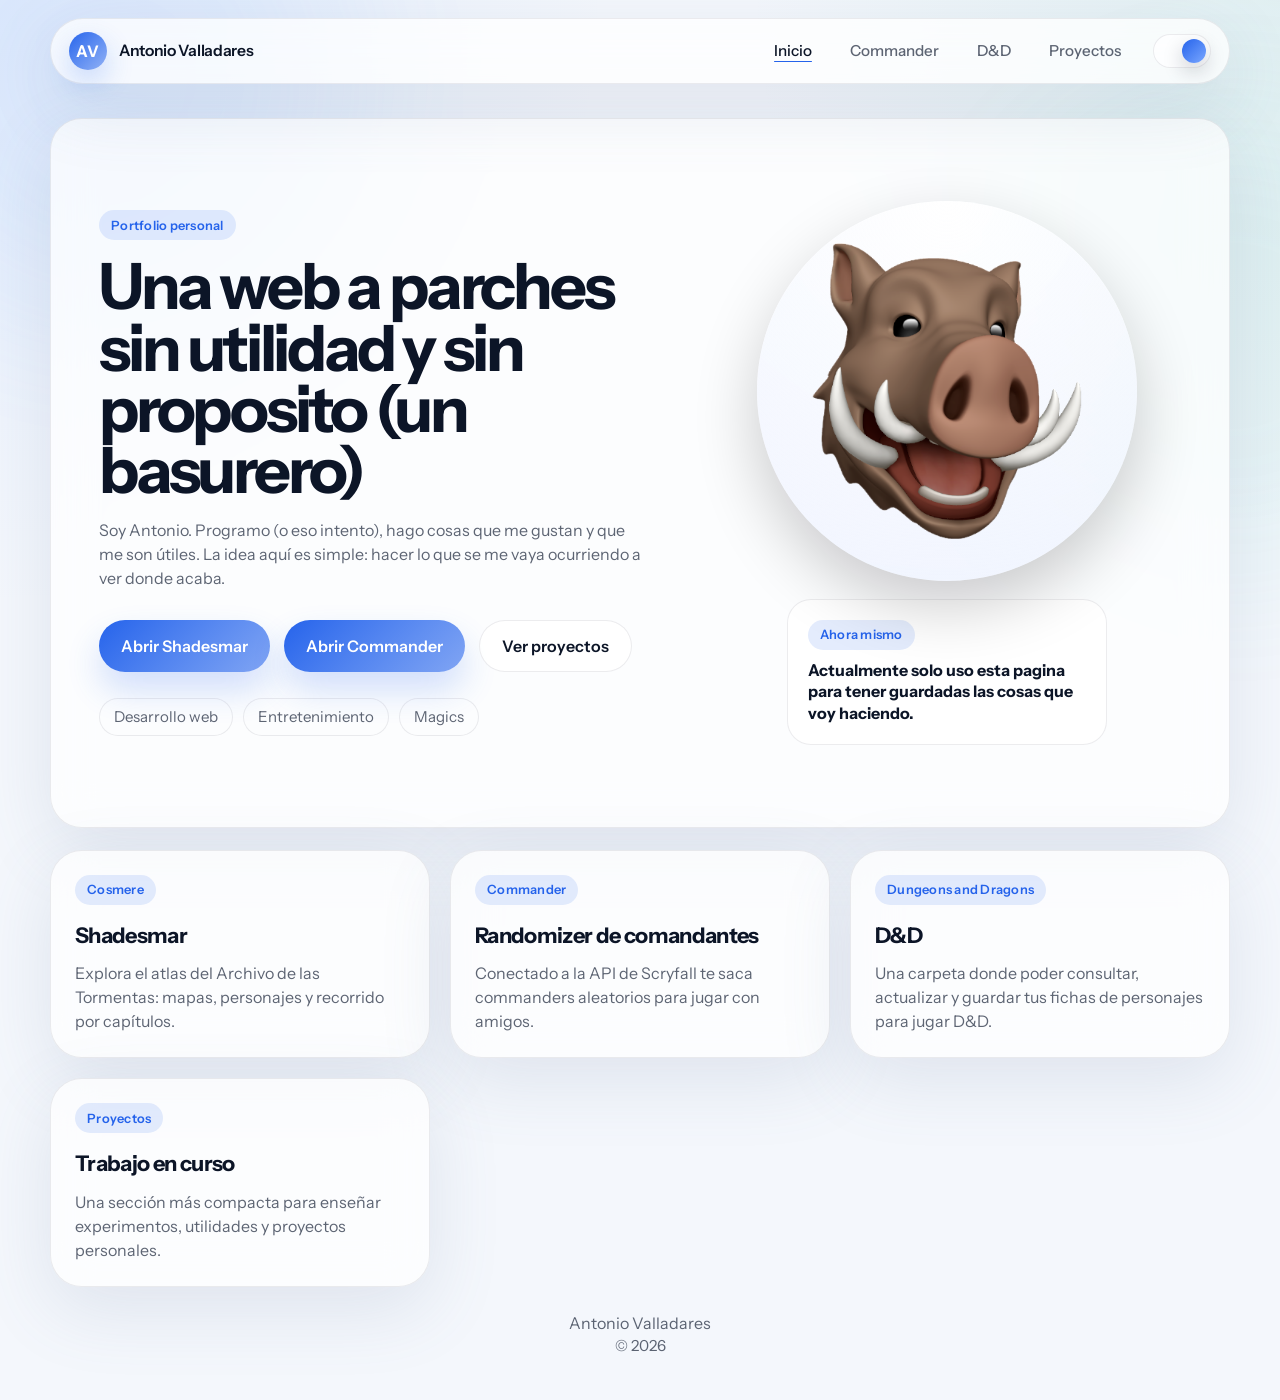
==== commit f2491ef7: "Add direct Shadesmar access on home page" ====
--- a/index.html
+++ b/index.html
@@ -84,6 +84,7 @@
           </p>
 
           <div class="home-actions">
+            <a class="button button-primary" href="/shadesmar/">Abrir Shadesmar</a>
             <a class="button button-primary" href="#commander" data-page-link="commander">Abrir Commander</a>
             <a class="button button-secondary" href="#proyectos" data-page-link="proyectos">Ver proyectos</a>
           </div>
@@ -112,6 +113,12 @@
       </div>
 
       <div class="shortcut-grid">
+        <a class="page-card shortcut-card" href="/shadesmar/">
+          <span class="card-tag">Cosmere</span>
+          <h2>Shadesmar</h2>
+          <p>Explora el atlas del Archivo de las Tormentas: mapas, personajes y recorrido por capítulos.</p>
+        </a>
+
         <a class="page-card shortcut-card" href="#commander" data-page-link="commander">
           <span class="card-tag">Commander</span>
           <h2>Randomizer de comandantes</h2>
@@ -343,6 +350,12 @@
 
       <div class="project-grid">
         <article class="page-card project-card">
+          <span class="card-tag">Cosmere</span>
+          <h2>Shadesmar</h2>
+          <p>Atlas interactivo del Archivo de las Tormentas, con mapas, personajes y recorrido por capítulos.</p>
+          <a class="button button-primary" href="/shadesmar/">Abrir Shadesmar</a>
+        </article>
+        <article class="page-card project-card">
           <span class="card-tag">Web</span>
           <h2>Portfolio principal</h2>
           <p>Esta página en si misma, empezó para tener el dominio ocupado en algo. Sin mas.</p>
--- a/style.css
+++ b/style.css
@@ -539,6 +539,82 @@
 
 .gallery-main {
   min-height: 320px;
+}
+
+.dnd-heading {
+  max-width: 720px;
+}
+
+.dnd-grid {
+  grid-template-columns: minmax(0, 1.2fr) minmax(280px, 0.8fr);
+  align-items: stretch;
+}
+
+.dnd-note {
+  grid-column: 1 / -1;
+}
+
+.dnd-card {
+  position: relative;
+  overflow: hidden;
+  border-color: rgba(226, 180, 103, 0.16);
+  background:
+    linear-gradient(145deg, rgba(255, 215, 163, 0.08), rgba(255, 255, 255, 0.02) 45%, rgba(84, 52, 24, 0.12)),
+    color-mix(in srgb, var(--surface) 90%, transparent);
+}
+
+.dnd-card::before {
+  content: "";
+  position: absolute;
+  inset: 14px;
+  border: 1px solid rgba(240, 206, 152, 0.08);
+  border-radius: 22px;
+  pointer-events: none;
+}
+
+.dnd-card > * {
+  position: relative;
+  z-index: 1;
+}
+
+.dnd-main {
+  justify-content: flex-end;
+  min-height: 340px;
+  background:
+    radial-gradient(circle at top right, rgba(242, 184, 102, 0.16), transparent 34%),
+    linear-gradient(145deg, rgba(255, 221, 179, 0.08), rgba(255, 255, 255, 0.03) 48%, rgba(74, 47, 24, 0.16)),
+    color-mix(in srgb, var(--surface) 90%, transparent);
+}
+
+.dnd-main h2,
+.dnd-status h2 {
+  font-size: clamp(1.5rem, 2.8vw, 2.25rem);
+}
+
+.dnd-main p {
+  max-width: 34rem;
+}
+
+.dnd-status,
+.dnd-note {
+  min-height: 0;
+}
+
+.dnd-note {
+  display: flex;
+  align-items: center;
+  justify-content: space-between;
+  gap: 18px;
+  min-height: 120px;
+}
+
+.dnd-note .card-tag {
+  flex-shrink: 0;
+}
+
+.dnd-note p {
+  color: var(--title);
+  font-size: 1.02rem;
 }
 
 .commander-shell {
@@ -957,16 +1033,14 @@
 @media (hover: hover) and (pointer: fine) {
   .shortcut-card:hover,
   .gallery-card:hover,
-  .project-card:hover,
-  .player-card:hover {
+  .project-card:hover {
     transform: translateY(-4px);
     border-color: rgba(111, 168, 255, 0.22);
   }
 
   .shortcut-card,
   .gallery-card,
-  .project-card,
-  .player-card {
+  .project-card {
     transition: transform 0.28s ease, border-color 0.28s ease;
   }
 }
@@ -1037,6 +1111,12 @@
     min-height: auto;
   }
 
+  .dnd-note {
+    flex-direction: column;
+    align-items: flex-start;
+    justify-content: flex-end;
+  }
+
   .commander-toolbar {
     flex-direction: column;
     align-items: stretch;
@@ -1095,6 +1175,10 @@
     width: 100%;
   }
 
+  .dnd-note {
+    min-height: 0;
+  }
+
   .player-header {
     flex-direction: column;
     align-items: stretch;
